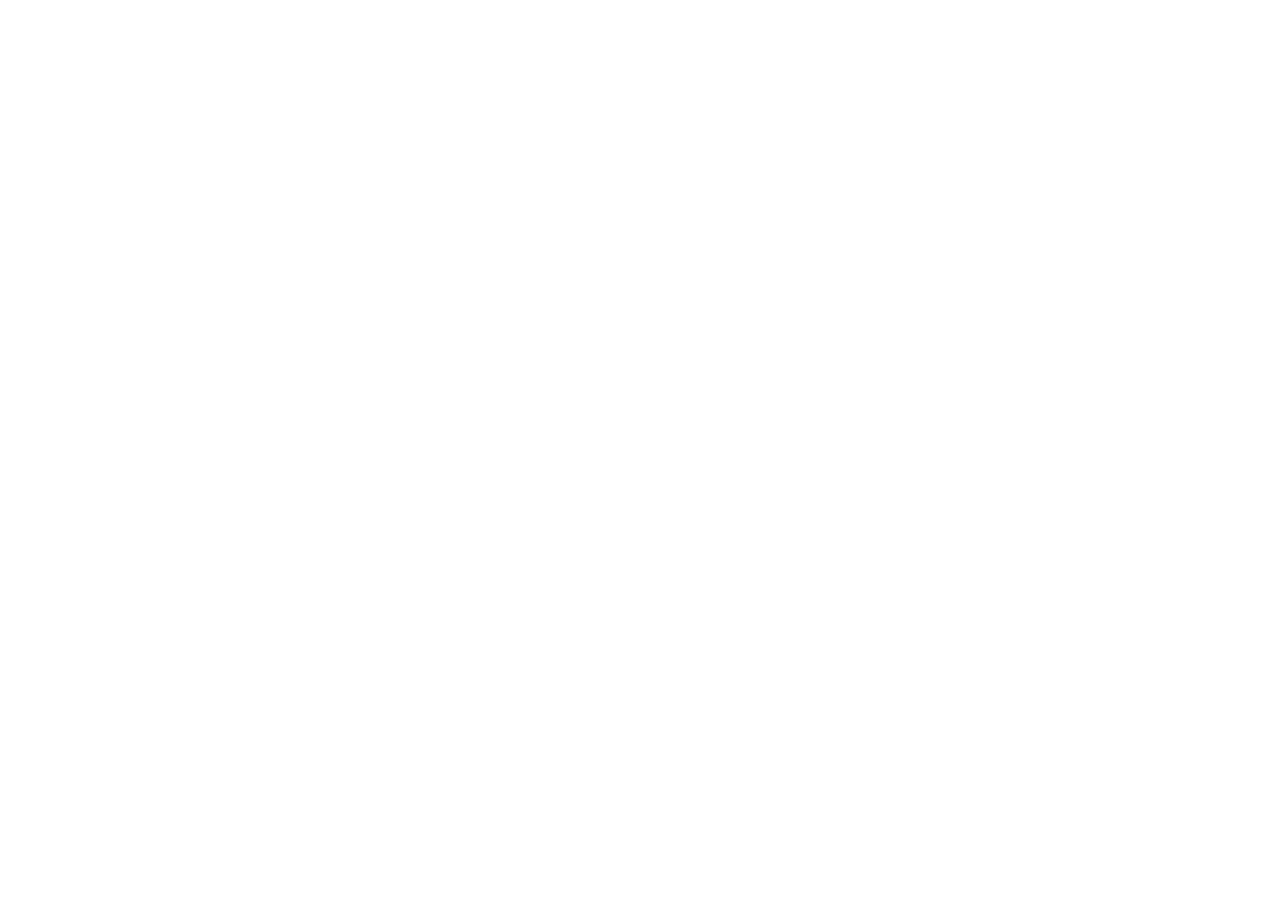
==== index.html @ 8b3aac77 "first commit" ====
<!DOCTYPE html>
<html lang="en">
	<head>
		<meta charset="UTF-8" />
		<meta name="viewport" content="width=device-width, initial-scale=1.0" />
		<link rel="stylesheet" href="styles.css" />
		<script src="main.js" async type="text/javascript"></script>
		<title>Satoshi Code Projects</title>
	</head>
	<body></body>
</html>
---- styles.css ----
/* ---------------------- GENERAL ---------------------------- */

:root {
}

[data-theme='light'] {
}

[data-theme='dark'] {
}

*,
*::before,
*::after {
	padding: 0;
	margin: 0;
	box-sizing: border-box;
}

/* ---------------------- MEDIA QUERIES ---------------------------- */

/* SM */
@media (min-width: 640px) {
}

/* MD */
@media (min-width: 768px) {
}

/* LG */
@media (min-width: 1024px) {
}

/* XL */
@media (min-width: 1280px) {
}

/* 2XL */
@media (min-width: 1536px) {
}
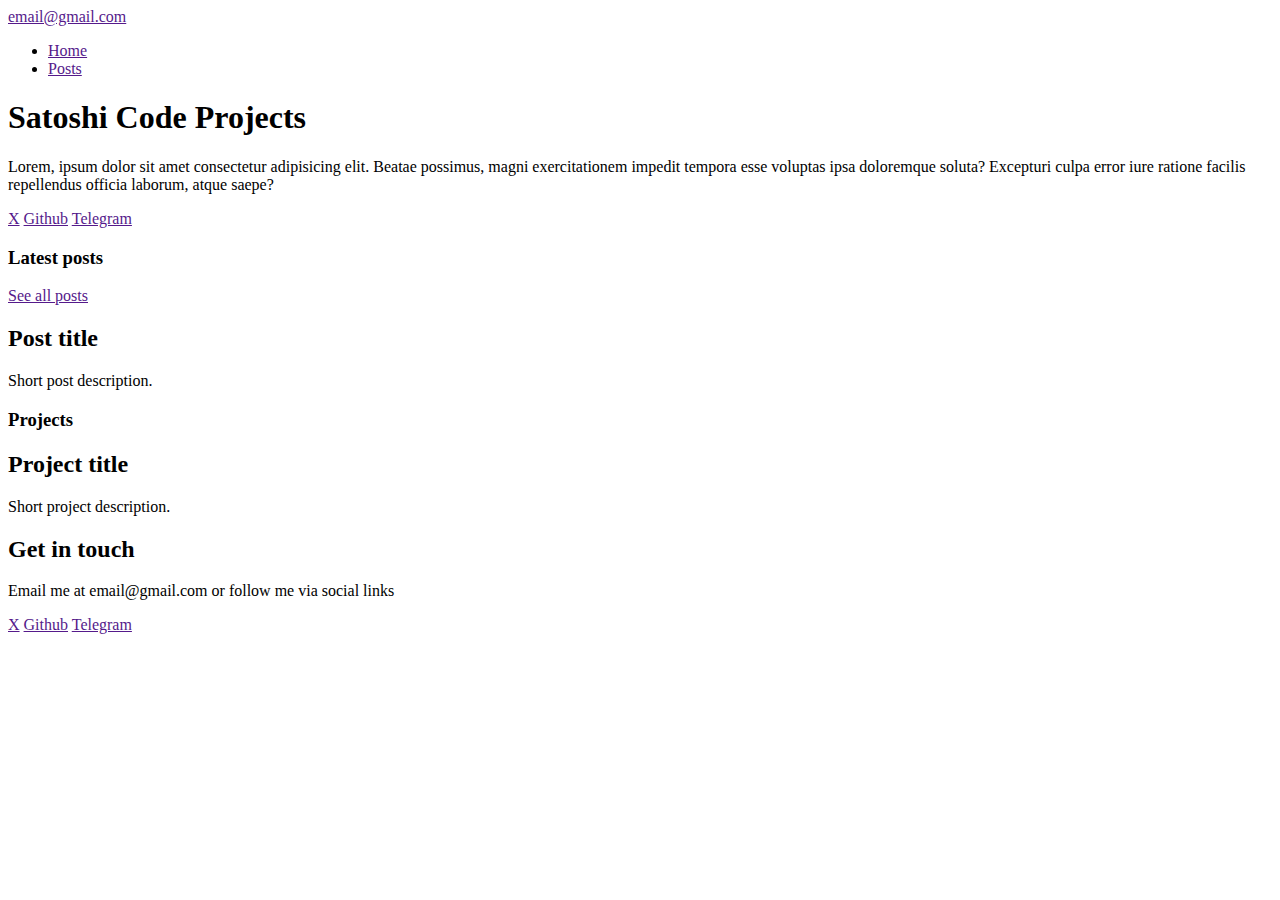
==== commit b730d2bb: "HTML structure" ====
--- a/index.html
+++ b/index.html
@@ -3,9 +3,86 @@
 	<head>
 		<meta charset="UTF-8" />
 		<meta name="viewport" content="width=device-width, initial-scale=1.0" />
+		<link rel="preconnect" href="https://fonts.googleapis.com" />
+		<link rel="preconnect" href="https://fonts.gstatic.com" crossorigin />
+		<link
+			href="https://fonts.googleapis.com/css2?family=Open+Sans:ital,wght@0,300..800;1,300..800&display=swap"
+			rel="stylesheet"
+		/>
 		<link rel="stylesheet" href="styles.css" />
 		<script src="main.js" async type="text/javascript"></script>
 		<title>Satoshi Code Projects</title>
 	</head>
-	<body></body>
+	<body>
+		<header>
+			<a class="email" href="">email@gmail.com</a>
+
+			<nav>
+				<ul>
+					<li>
+						<a href="">Home</a>
+					</li>
+					<li>
+						<a href="">Posts</a>
+					</li>
+				</ul>
+			</nav>
+		</header>
+
+		<main>
+			<section aria-label="about">
+				<h1>Satoshi Code Projects</h1>
+
+				<p>
+					Lorem, ipsum dolor sit amet consectetur adipisicing elit. Beatae
+					possimus, magni exercitationem impedit tempora esse voluptas ipsa
+					doloremque soluta? Excepturi culpa error iure ratione facilis
+					repellendus officia laborum, atque saepe?
+				</p>
+
+				<div class="socials">
+					<a href="">X</a>
+					<a href="">Github</a>
+					<a href="">Telegram</a>
+				</div>
+			</section>
+
+			<section aria-label="blog posts">
+				<div class="title-container">
+					<h3>Latest posts</h3>
+					<a href="">See all posts</a>
+				</div>
+
+				<div class="posts-container">
+					<article>
+						<h2>Post title</h2>
+						<p>Short post description.</p>
+					</article>
+				</div>
+			</section>
+
+			<section aria-label="projects">
+				<h3>Projects</h3>
+
+				<div class="projects-container">
+					<article>
+						<h2>Project title</h2>
+						<p>Short project description.</p>
+					</article>
+				</div>
+			</section>
+		</main>
+
+		<footer>
+			<h2>Get in touch</h2>
+
+			<p>Email me at email@gmail.com or follow me via social links</p>
+
+			<div class="socials">
+				<a href="">X</a>
+				<a href="">Github</a>
+				<a href="">Telegram</a>
+			</div>
+		</footer>
+	</body>
 </html>
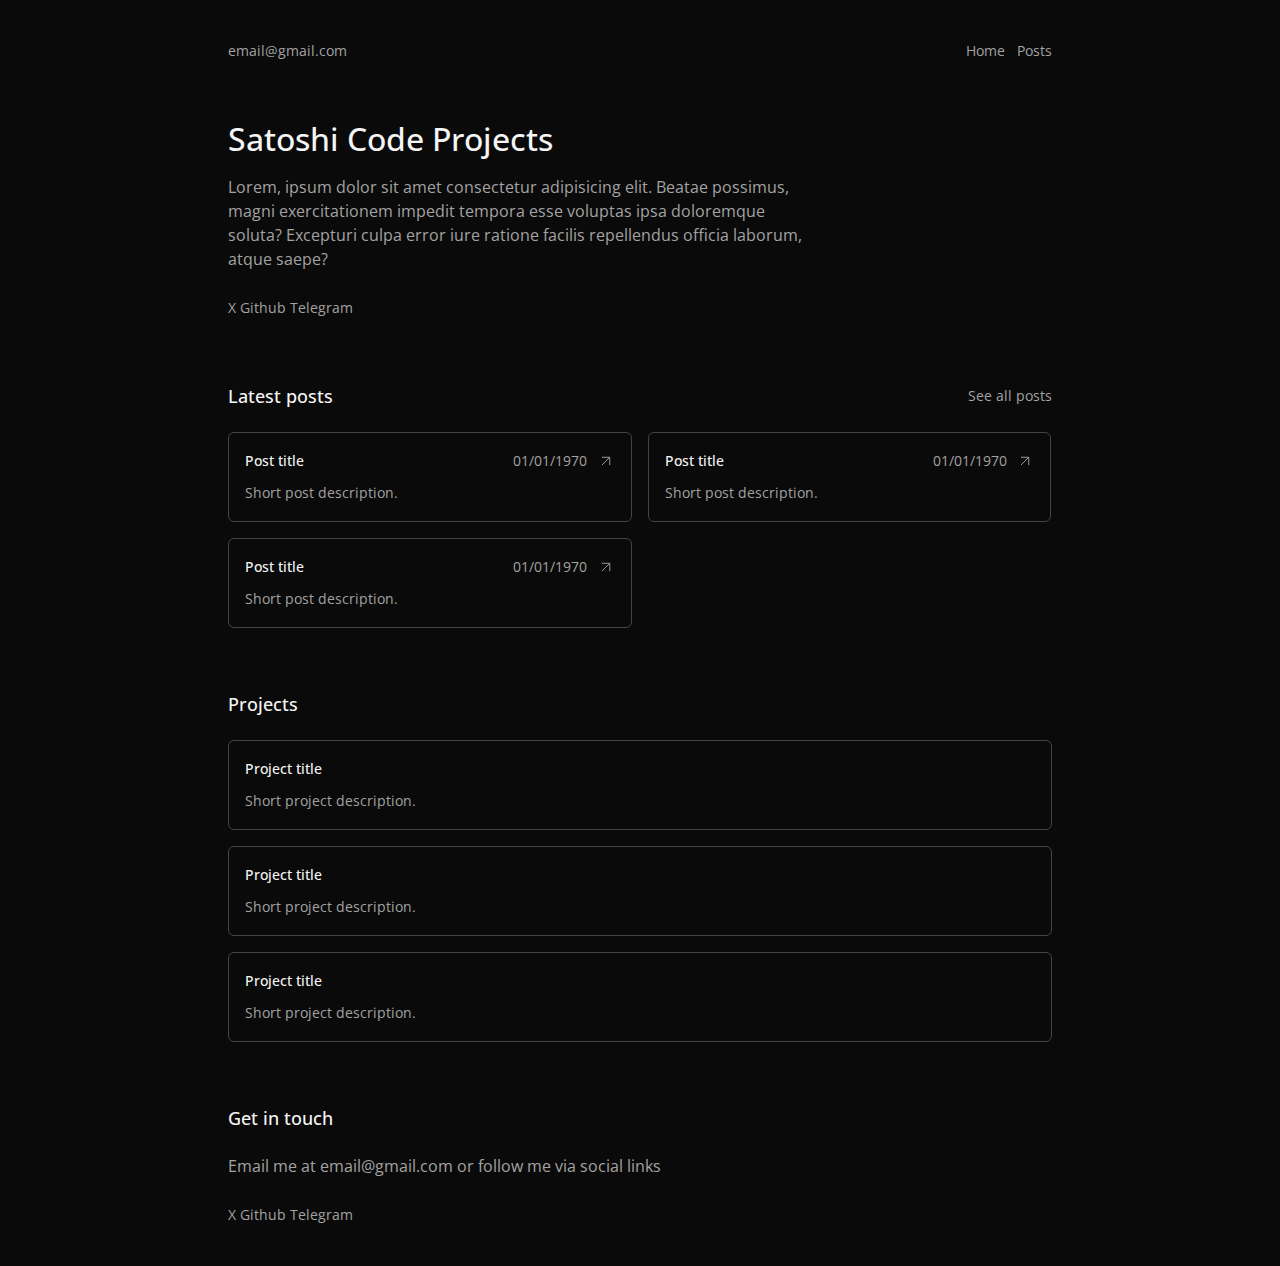
==== commit c80e4ff4: "more styling" ====
--- a/index.html
+++ b/index.html
@@ -15,7 +15,7 @@
 	</head>
 	<body>
 		<header>
-			<a class="email" href="">email@gmail.com</a>
+			<a href="">email@gmail.com</a>
 
 			<nav>
 				<ul>
@@ -30,7 +30,7 @@
 		</header>
 
 		<main>
-			<section aria-label="about">
+			<section id="about" aria-label="about">
 				<h1>Satoshi Code Projects</h1>
 
 				<p>
@@ -47,26 +47,121 @@
 				</div>
 			</section>
 
-			<section aria-label="blog posts">
+			<section id="posts" aria-label="blog posts">
 				<div class="title-container">
-					<h3>Latest posts</h3>
+					<h2>Latest posts</h2>
 					<a href="">See all posts</a>
 				</div>
 
-				<div class="posts-container">
+				<div class="container">
 					<article>
-						<h2>Post title</h2>
+						<div class="title-container">
+							<h3>Post title</h3>
+							<div class="date-container">
+								<p>01/01/1970</p>
+								<svg
+									width="18"
+									height="18"
+									viewBox="0 0 18 18"
+									fill="none"
+									class="transition-all duration-300 group-hover:translate-x-1"
+								>
+									<path
+										d="M5.25 12.75L12.75 5.25"
+										stroke="#999999"
+										stroke-linecap="round"
+										stroke-linejoin="round"
+									></path>
+									<path
+										d="M5.25 5.25H12.75V12.75"
+										stroke="#999999"
+										stroke-linecap="round"
+										stroke-linejoin="round"
+									></path>
+								</svg>
+							</div>
+						</div>
+						<p>Short post description.</p>
+					</article>
+
+					<article>
+						<div class="title-container">
+							<h3>Post title</h3>
+							<div class="date-container">
+								<p>01/01/1970</p>
+								<svg
+									width="18"
+									height="18"
+									viewBox="0 0 18 18"
+									fill="none"
+									class="transition-all duration-300 group-hover:translate-x-1"
+								>
+									<path
+										d="M5.25 12.75L12.75 5.25"
+										stroke="#999999"
+										stroke-linecap="round"
+										stroke-linejoin="round"
+									></path>
+									<path
+										d="M5.25 5.25H12.75V12.75"
+										stroke="#999999"
+										stroke-linecap="round"
+										stroke-linejoin="round"
+									></path>
+								</svg>
+							</div>
+						</div>
+						<p>Short post description.</p>
+					</article>
+
+					<article>
+						<div class="title-container">
+							<h3>Post title</h3>
+							<div class="date-container">
+								<p>01/01/1970</p>
+								<svg
+									width="18"
+									height="18"
+									viewBox="0 0 18 18"
+									fill="none"
+									class="transition-all duration-300 group-hover:translate-x-1"
+								>
+									<path
+										d="M5.25 12.75L12.75 5.25"
+										stroke="#999999"
+										stroke-linecap="round"
+										stroke-linejoin="round"
+									></path>
+									<path
+										d="M5.25 5.25H12.75V12.75"
+										stroke="#999999"
+										stroke-linecap="round"
+										stroke-linejoin="round"
+									></path>
+								</svg>
+							</div>
+						</div>
 						<p>Short post description.</p>
 					</article>
 				</div>
 			</section>
 
-			<section aria-label="projects">
-				<h3>Projects</h3>
+			<section id="projects" aria-label="projects">
+				<h2>Projects</h2>
 
-				<div class="projects-container">
+				<div class="container">
 					<article>
-						<h2>Project title</h2>
+						<h3>Project title</h3>
+						<p>Short project description.</p>
+					</article>
+
+					<article>
+						<h3>Project title</h3>
+						<p>Short project description.</p>
+					</article>
+
+					<article>
+						<h3>Project title</h3>
 						<p>Short project description.</p>
 					</article>
 				</div>
--- a/styles.css
+++ b/styles.css
@@ -0,0 +1,161 @@
+/* ---------------------- GENERAL ---------------------------- */
+
+:root {
+	font-family: 'Open Sans', sans-serif;
+	--cta-text-color: #f97316;
+	--primary-text-color: #a3a3a3;
+	--secondary-text-color: #f5f5f5;
+}
+
+*,
+*::before,
+*::after {
+	padding: 0;
+	margin: 0;
+	box-sizing: border-box;
+}
+
+a {
+	text-decoration: none;
+	color: var(--primary-text-color);
+	font-size: 0.875rem;
+}
+
+ul {
+	list-style: none;
+}
+
+p {
+	color: var(--primary-text-color);
+}
+
+h1,
+h2,
+h3 {
+	font-weight: 500;
+	color: var(--secondary-text-color);
+}
+
+h2 {
+	font-size: 1.125rem;
+}
+
+h3 {
+	font-size: 0.875rem;
+}
+
+html {
+	background-color: #0a0a0a;
+}
+
+body {
+	padding: 2.4rem;
+	margin: auto;
+	max-width: 900px;
+	min-height: 100vh;
+	display: flex;
+	flex-direction: column;
+	row-gap: 4rem;
+	line-height: 1.5rem;
+}
+
+header {
+	display: flex;
+	flex-direction: column;
+	gap: 0.5rem;
+}
+
+nav ul {
+	display: flex;
+	align-items: center;
+	column-gap: 0.7rem;
+}
+
+main {
+	display: flex;
+	flex-direction: column;
+	row-gap: 4rem;
+}
+
+section,
+footer {
+	display: flex;
+	flex-direction: column;
+	row-gap: 1.5rem;
+}
+
+article {
+	padding: 1rem;
+	display: flex;
+	flex-direction: column;
+	row-gap: 0.5rem;
+	border-radius: 0.375rem;
+	border: rgb(68, 68, 68) solid 1px;
+}
+
+article p {
+	font-size: 0.875rem;
+}
+
+.title-container {
+	display: flex;
+	align-items: center;
+	justify-content: space-between;
+}
+
+.date-container {
+	display: flex;
+	align-items: center;
+	column-gap: 0.6rem;
+}
+
+.container {
+	display: flex;
+	flex-wrap: wrap;
+	gap: 1rem;
+}
+
+#posts .container article {
+	width: 100%;
+}
+
+#projects .container article {
+	width: 100%;
+}
+
+/* ---------------------- MEDIA QUERIES ---------------------------- */
+
+/* SM */
+@media (min-width: 640px) {
+}
+
+/* MD */
+@media (min-width: 768px) {
+	header {
+		flex-direction: row;
+		align-items: center;
+		justify-content: space-between;
+	}
+
+	#about p {
+		width: 70%;
+	}
+	#posts .container article {
+		width: 55%;
+	}
+}
+
+/* LG */
+@media (min-width: 1024px) {
+	#posts .container article {
+		width: 49%;
+	}
+}
+
+/* XL */
+@media (min-width: 1280px) {
+}
+
+/* 2XL */
+@media (min-width: 1536px) {
+}
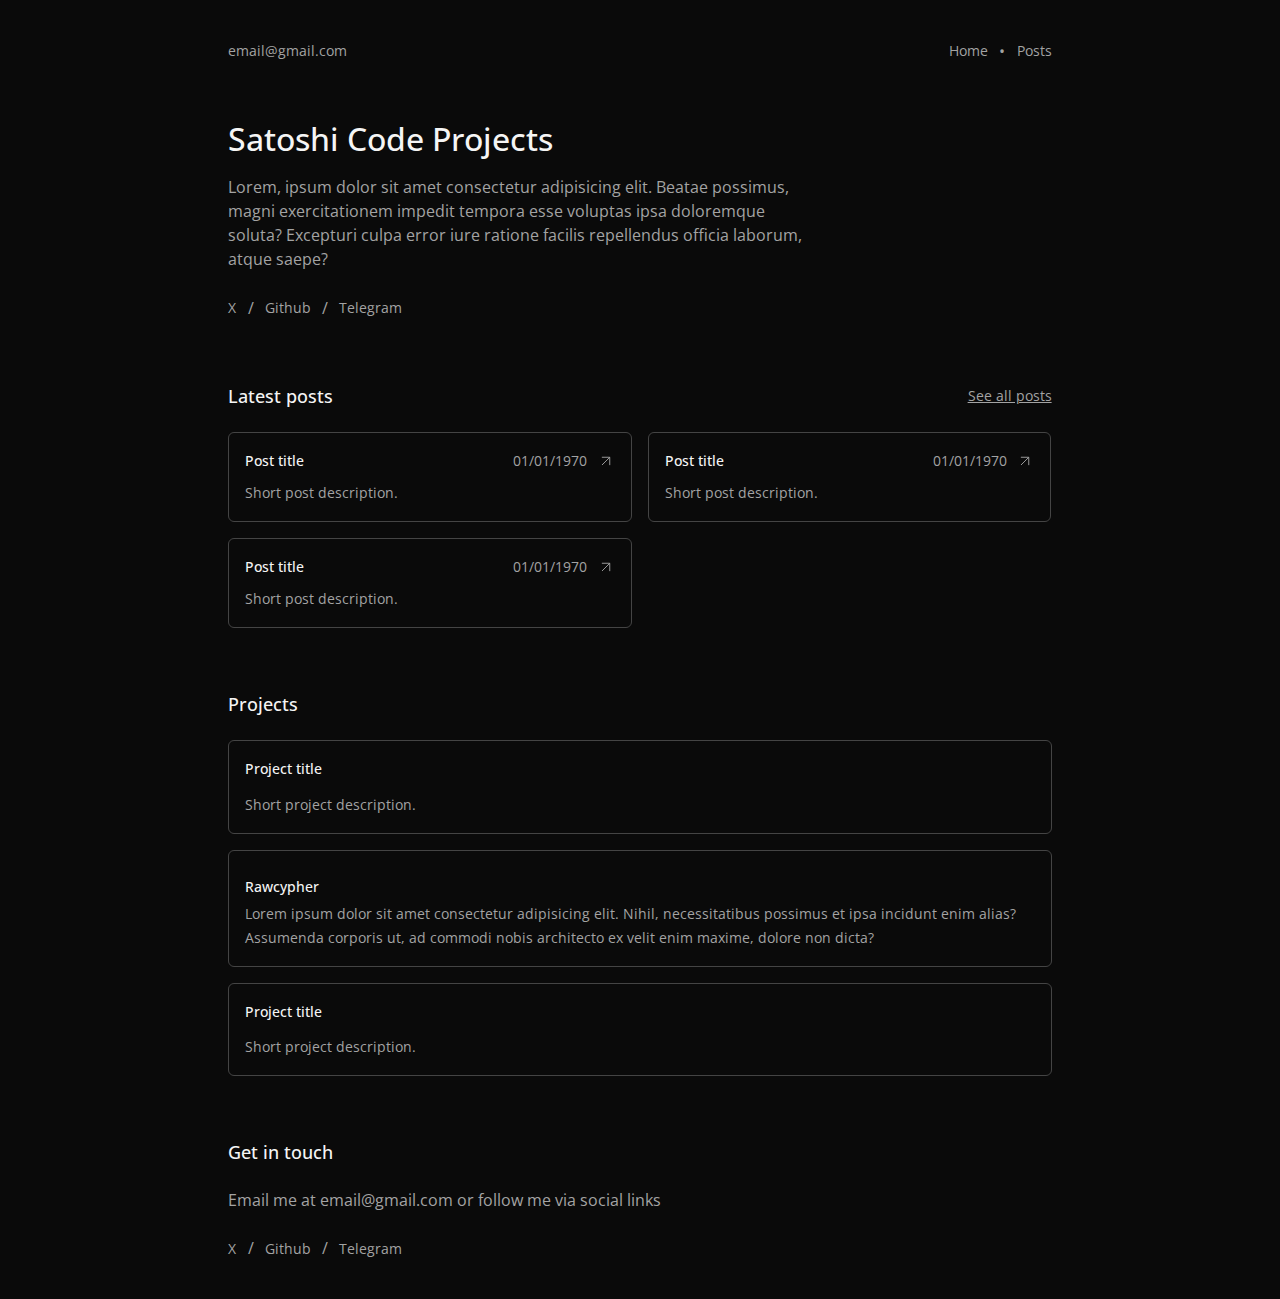
==== commit d64961e2: "more styling" ====
--- a/index.html
+++ b/index.html
@@ -22,6 +22,7 @@
 					<li>
 						<a href="">Home</a>
 					</li>
+					<li>&#x2022</li>
 					<li>
 						<a href="">Posts</a>
 					</li>
@@ -40,11 +41,19 @@
 					repellendus officia laborum, atque saepe?
 				</p>
 
-				<div class="socials">
-					<a href="">X</a>
-					<a href="">Github</a>
-					<a href="">Telegram</a>
-				</div>
+				<ul class="socials">
+					<li>
+						<a href="">X</a>
+					</li>
+					<li>/</li>
+					<li>
+						<a href="">Github</a>
+					</li>
+					<li>/</li>
+					<li>
+						<a href="">Telegram</a>
+					</li>
+				</ul>
 			</section>
 
 			<section id="posts" aria-label="blog posts">
@@ -59,13 +68,7 @@
 							<h3>Post title</h3>
 							<div class="date-container">
 								<p>01/01/1970</p>
-								<svg
-									width="18"
-									height="18"
-									viewBox="0 0 18 18"
-									fill="none"
-									class="transition-all duration-300 group-hover:translate-x-1"
-								>
+								<svg width="18" height="18" viewBox="0 0 18 18" fill="none">
 									<path
 										d="M5.25 12.75L12.75 5.25"
 										stroke="#999999"
@@ -81,7 +84,7 @@
 								</svg>
 							</div>
 						</div>
-						<p>Short post description.</p>
+						<p class="description">Short post description.</p>
 					</article>
 
 					<article>
@@ -89,13 +92,7 @@
 							<h3>Post title</h3>
 							<div class="date-container">
 								<p>01/01/1970</p>
-								<svg
-									width="18"
-									height="18"
-									viewBox="0 0 18 18"
-									fill="none"
-									class="transition-all duration-300 group-hover:translate-x-1"
-								>
+								<svg width="18" height="18" viewBox="0 0 18 18" fill="none">
 									<path
 										d="M5.25 12.75L12.75 5.25"
 										stroke="#999999"
@@ -111,7 +108,7 @@
 								</svg>
 							</div>
 						</div>
-						<p>Short post description.</p>
+						<p class="description">Short post description.</p>
 					</article>
 
 					<article>
@@ -119,13 +116,7 @@
 							<h3>Post title</h3>
 							<div class="date-container">
 								<p>01/01/1970</p>
-								<svg
-									width="18"
-									height="18"
-									viewBox="0 0 18 18"
-									fill="none"
-									class="transition-all duration-300 group-hover:translate-x-1"
-								>
+								<svg width="18" height="18" viewBox="0 0 18 18" fill="none">
 									<path
 										d="M5.25 12.75L12.75 5.25"
 										stroke="#999999"
@@ -141,7 +132,7 @@
 								</svg>
 							</div>
 						</div>
-						<p>Short post description.</p>
+						<p class="description">Short post description.</p>
 					</article>
 				</div>
 			</section>
@@ -156,8 +147,24 @@
 					</article>
 
 					<article>
-						<h3>Project title</h3>
-						<p>Short project description.</p>
+						<img
+							src="https://www.rawcypher.com/_next/image?url=%2Flogo.png&w=48&q=75"
+							alt=""
+						/>
+						<div>
+							<!-- project title -->
+							<h3>Rawcypher</h3>
+
+							<!-- project description -->
+							<div class="description">
+								<p>
+									Lorem ipsum dolor sit amet consectetur adipisicing elit.
+									Nihil, necessitatibus possimus et ipsa incidunt enim alias?
+									Assumenda corporis ut, ad commodi nobis architecto ex velit
+									enim maxime, dolore non dicta?
+								</p>
+							</div>
+						</div>
 					</article>
 
 					<article>
@@ -173,11 +180,19 @@
 
 			<p>Email me at email@gmail.com or follow me via social links</p>
 
-			<div class="socials">
-				<a href="">X</a>
-				<a href="">Github</a>
-				<a href="">Telegram</a>
-			</div>
+			<ul class="socials">
+				<li>
+					<a href="">X</a>
+				</li>
+				<li>/</li>
+				<li>
+					<a href="">Github</a>
+				</li>
+				<li>/</li>
+				<li>
+					<a href="">Telegram</a>
+				</li>
+			</ul>
 		</footer>
 	</body>
 </html>
--- a/styles.css
+++ b/styles.css
@@ -69,6 +69,7 @@
 	display: flex;
 	align-items: center;
 	column-gap: 0.7rem;
+	color: var(--primary-text-color);
 }
 
 main {
@@ -97,10 +98,23 @@
 	font-size: 0.875rem;
 }
 
+.socials {
+	display: flex;
+	flex-direction: row;
+	align-items: center;
+	column-gap: 0.7rem;
+	color: var(--primary-text-color);
+}
+
 .title-container {
 	display: flex;
-	align-items: center;
 	justify-content: space-between;
+	align-items: flex-start;
+	column-gap: 0.5rem;
+}
+
+.title-container a {
+	text-decoration: underline;
 }
 
 .date-container {
@@ -109,6 +123,14 @@
 	column-gap: 0.6rem;
 }
 
+.ellipsis {
+	overflow: hidden;
+	display: -webkit-box;
+	-webkit-line-clamp: 1;
+	line-clamp: 1;
+	-webkit-box-orient: vertical;
+}
+
 .container {
 	display: flex;
 	flex-wrap: wrap;
@@ -119,8 +141,38 @@
 	width: 100%;
 }
 
+#projects .container h3 {
+	margin-bottom: 0.2rem;
+}
+
 #projects .container article {
+	height: fit-content;
 	width: 100%;
+	display: flex;
+	flex-direction: column;
+	column-gap: 1rem;
+}
+
+#projects .container article img {
+	height: auto;
+	max-width: 50px;
+	border-radius: 0.375rem;
+}
+
+#projects .container article h3,
+#posts .container article h3,
+#posts .container article .description {
+	overflow: hidden;
+	display: -webkit-box;
+	-webkit-line-clamp: 1;
+	line-clamp: 1;
+	-webkit-box-orient: vertical;
+}
+
+#projects .container article .description {
+	display: flex;
+	flex-direction: column;
+	row-gap: 0.2rem;
 }
 
 /* ---------------------- MEDIA QUERIES ---------------------------- */
@@ -140,6 +192,7 @@
 	#about p {
 		width: 70%;
 	}
+
 	#posts .container article {
 		width: 55%;
 	}
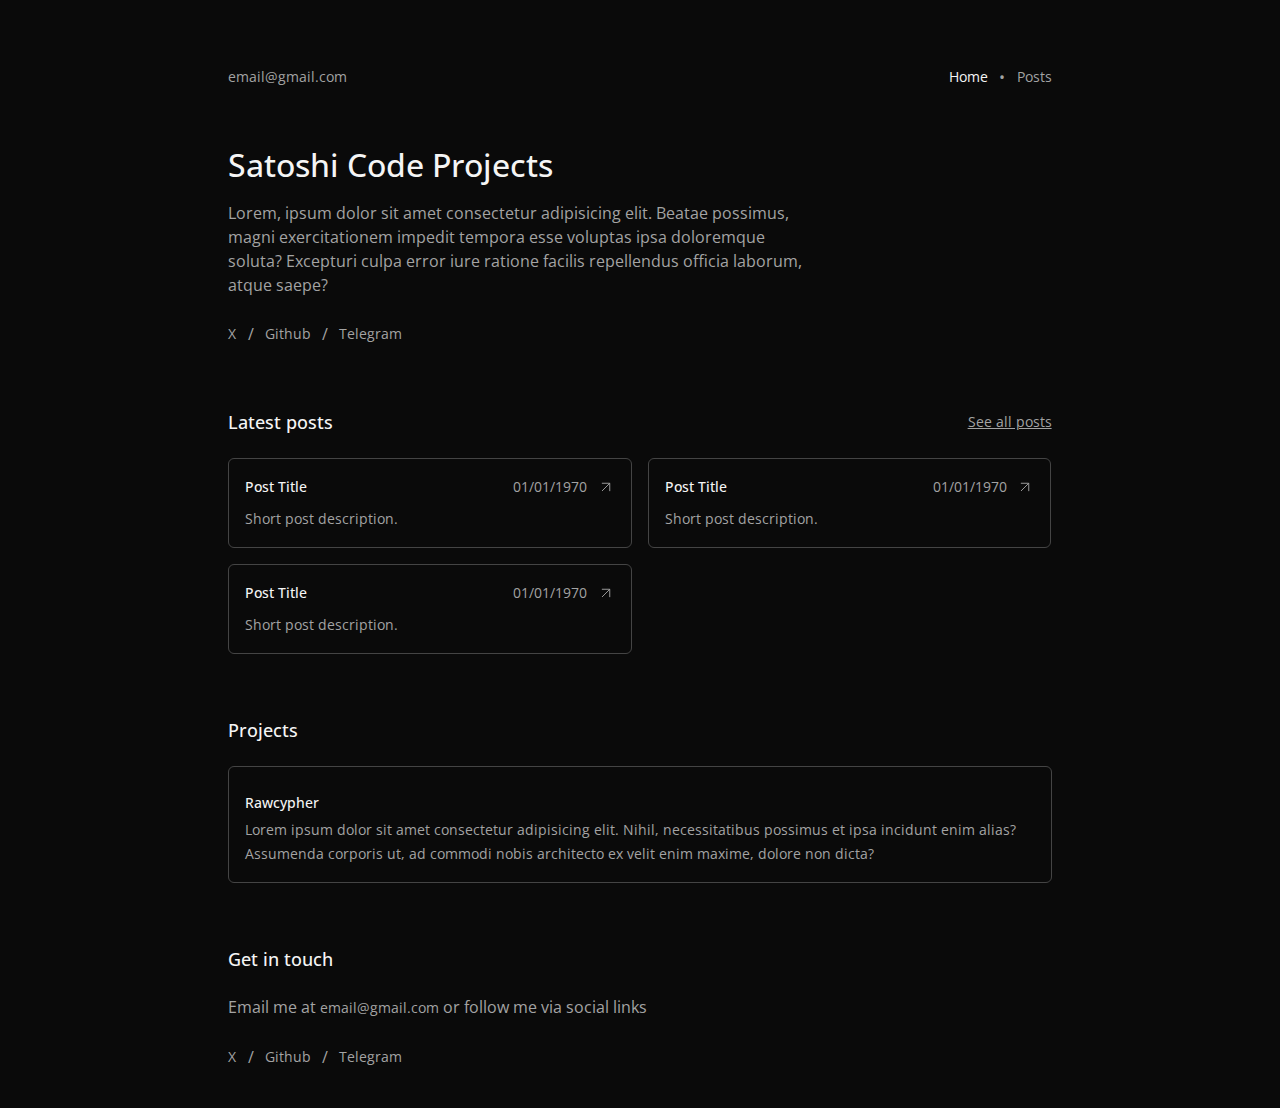
==== commit c2135651: "all posts page and single post page added" ====
--- a/index.html
+++ b/index.html
@@ -3,28 +3,43 @@
 	<head>
 		<meta charset="UTF-8" />
 		<meta name="viewport" content="width=device-width, initial-scale=1.0" />
+		<!-- SEO TAGS -->
+		<meta name="author" content="" />
+		<meta name="description" content="" />
+		<meta name="keywords" content="" />
+		<meta property="og:image" content="" />
+		<meta property="og:title" content="" />
+		<meta property="og:description" content="" />
+		<meta property="og:type" content="website" />
+		<meta property="og:url" content="" />
+		<meta name="twitter:card" content="summary" />
+		<meta name="twitter:title" content="" />
+		<meta name="twitter:site" content="" />
+		<meta name="twitter:description" content="" />
+		<meta name="twitter:image" content="" />
+		<!-- END SEO TAGS -->
 		<link rel="preconnect" href="https://fonts.googleapis.com" />
 		<link rel="preconnect" href="https://fonts.gstatic.com" crossorigin />
 		<link
 			href="https://fonts.googleapis.com/css2?family=Open+Sans:ital,wght@0,300..800;1,300..800&display=swap"
 			rel="stylesheet"
 		/>
-		<link rel="stylesheet" href="styles.css" />
-		<script src="main.js" async type="text/javascript"></script>
+		<link rel="stylesheet" href="/css/styles.css" />
+		<script src="/main.js" async type="text/javascript"></script>
 		<title>Satoshi Code Projects</title>
 	</head>
 	<body>
 		<header>
-			<a href="">email@gmail.com</a>
+			<a href="mailto:email@gmail.com">email@gmail.com</a>
 
 			<nav>
 				<ul>
 					<li>
-						<a href="">Home</a>
-					</li>
-					<li>&#x2022</li>
-					<li>
-						<a href="">Posts</a>
+						<a class="active" href="/">Home</a>
+					</li>
+					<li>&#x2022;</li>
+					<li>
+						<a href="/posts/index.html">Posts</a>
 					</li>
 				</ul>
 			</nav>
@@ -59,81 +74,90 @@
 			<section id="posts" aria-label="blog posts">
 				<div class="title-container">
 					<h2>Latest posts</h2>
-					<a href="">See all posts</a>
+					<a href="/posts" target="_blank">See all posts</a>
 				</div>
 
 				<div class="container">
-					<article>
-						<div class="title-container">
-							<h3>Post title</h3>
-							<div class="date-container">
-								<p>01/01/1970</p>
-								<svg width="18" height="18" viewBox="0 0 18 18" fill="none">
-									<path
-										d="M5.25 12.75L12.75 5.25"
-										stroke="#999999"
-										stroke-linecap="round"
-										stroke-linejoin="round"
-									></path>
-									<path
-										d="M5.25 5.25H12.75V12.75"
-										stroke="#999999"
-										stroke-linecap="round"
-										stroke-linejoin="round"
-									></path>
-								</svg>
-							</div>
-						</div>
-						<p class="description">Short post description.</p>
-					</article>
-
-					<article>
-						<div class="title-container">
-							<h3>Post title</h3>
-							<div class="date-container">
-								<p>01/01/1970</p>
-								<svg width="18" height="18" viewBox="0 0 18 18" fill="none">
-									<path
-										d="M5.25 12.75L12.75 5.25"
-										stroke="#999999"
-										stroke-linecap="round"
-										stroke-linejoin="round"
-									></path>
-									<path
-										d="M5.25 5.25H12.75V12.75"
-										stroke="#999999"
-										stroke-linecap="round"
-										stroke-linejoin="round"
-									></path>
-								</svg>
-							</div>
-						</div>
-						<p class="description">Short post description.</p>
-					</article>
-
-					<article>
-						<div class="title-container">
-							<h3>Post title</h3>
-							<div class="date-container">
-								<p>01/01/1970</p>
-								<svg width="18" height="18" viewBox="0 0 18 18" fill="none">
-									<path
-										d="M5.25 12.75L12.75 5.25"
-										stroke="#999999"
-										stroke-linecap="round"
-										stroke-linejoin="round"
-									></path>
-									<path
-										d="M5.25 5.25H12.75V12.75"
-										stroke="#999999"
-										stroke-linecap="round"
-										stroke-linejoin="round"
-									></path>
-								</svg>
-							</div>
-						</div>
-						<p class="description">Short post description.</p>
-					</article>
+					<!-- featured post #1 -->
+					<a href="/posts/test-post.html" target="_blank">
+						<article>
+							<div class="title-container">
+								<h3>Post title</h3>
+								<div class="date-container">
+									<p>01/01/1970</p>
+									<svg width="18" height="18" viewBox="0 0 18 18" fill="none">
+										<path
+											d="M5.25 12.75L12.75 5.25"
+											stroke="#999999"
+											stroke-linecap="round"
+											stroke-linejoin="round"
+										></path>
+										<path
+											d="M5.25 5.25H12.75V12.75"
+											stroke="#999999"
+											stroke-linecap="round"
+											stroke-linejoin="round"
+										></path>
+									</svg>
+								</div>
+							</div>
+							<p class="description">Short post description.</p>
+						</article>
+					</a>
+
+					<!-- featured post #2 -->
+					<a href="/posts/test-post.html" target="_blank">
+						<article>
+							<div class="title-container">
+								<h3>Post title</h3>
+								<div class="date-container">
+									<p>01/01/1970</p>
+									<svg width="18" height="18" viewBox="0 0 18 18" fill="none">
+										<path
+											d="M5.25 12.75L12.75 5.25"
+											stroke="#999999"
+											stroke-linecap="round"
+											stroke-linejoin="round"
+										></path>
+										<path
+											d="M5.25 5.25H12.75V12.75"
+											stroke="#999999"
+											stroke-linecap="round"
+											stroke-linejoin="round"
+										></path>
+									</svg>
+								</div>
+							</div>
+							<p class="description">Short post description.</p>
+						</article>
+					</a>
+
+					<!-- featured post #3 -->
+					<a href="/posts/test-post.html" target="_blank">
+						<article>
+							<div class="title-container">
+								<h3>Post title</h3>
+								<div class="date-container">
+									<p>01/01/1970</p>
+									<svg width="18" height="18" viewBox="0 0 18 18" fill="none">
+										<path
+											d="M5.25 12.75L12.75 5.25"
+											stroke="#999999"
+											stroke-linecap="round"
+											stroke-linejoin="round"
+										></path>
+										<path
+											d="M5.25 5.25H12.75V12.75"
+											stroke="#999999"
+											stroke-linecap="round"
+											stroke-linejoin="round"
+										></path>
+									</svg>
+								</div>
+							</div>
+							<p class="description">Short post description.</p>
+						</article>
+					</a>
 				</div>
 			</section>
 
@@ -141,36 +165,28 @@
 				<h2>Projects</h2>
 
 				<div class="container">
-					<article>
-						<h3>Project title</h3>
-						<p>Short project description.</p>
-					</article>
-
-					<article>
-						<img
-							src="https://www.rawcypher.com/_next/image?url=%2Flogo.png&w=48&q=75"
-							alt=""
-						/>
-						<div>
-							<!-- project title -->
-							<h3>Rawcypher</h3>
-
-							<!-- project description -->
-							<div class="description">
-								<p>
-									Lorem ipsum dolor sit amet consectetur adipisicing elit.
-									Nihil, necessitatibus possimus et ipsa incidunt enim alias?
-									Assumenda corporis ut, ad commodi nobis architecto ex velit
-									enim maxime, dolore non dicta?
-								</p>
-							</div>
-						</div>
-					</article>
-
-					<article>
-						<h3>Project title</h3>
-						<p>Short project description.</p>
-					</article>
+					<a href="https://www.rawcypher.com/" target="_blank">
+						<article>
+							<img
+								src="https://www.rawcypher.com/_next/image?url=%2Flogo.png&w=48&q=75"
+								alt=""
+							/>
+							<div>
+								<!-- project title -->
+								<h3>Rawcypher</h3>
+
+								<!-- project description -->
+								<div class="description">
+									<p>
+										Lorem ipsum dolor sit amet consectetur adipisicing elit.
+										Nihil, necessitatibus possimus et ipsa incidunt enim alias?
+										Assumenda corporis ut, ad commodi nobis architecto ex velit
+										enim maxime, dolore non dicta?
+									</p>
+								</div>
+							</div>
+						</article>
+					</a>
 				</div>
 			</section>
 		</main>
@@ -178,7 +194,10 @@
 		<footer>
 			<h2>Get in touch</h2>
 
-			<p>Email me at email@gmail.com or follow me via social links</p>
+			<p>
+				Email me at <a href="mailto:email@gmail.com">email@gmail.com</a> or
+				follow me via social links
+			</p>
 
 			<ul class="socials">
 				<li>
--- a/css/styles.css
+++ b/css/styles.css
@@ -0,0 +1,234 @@
+/* ---------------------- GENERAL ---------------------------- */
+
+:root {
+	font-family: 'Open Sans', sans-serif;
+	--cta-text-color: #f97316;
+	--primary-text-color: #a3a3a3;
+	--secondary-text-color: #f5f5f5;
+}
+
+*,
+*::before,
+*::after {
+	padding: 0;
+	margin: 0;
+	box-sizing: border-box;
+}
+
+a {
+	text-decoration: none;
+	color: var(--primary-text-color);
+	font-size: 0.875rem;
+}
+
+a:hover {
+	color: var(--secondary-text-color);
+}
+
+ul {
+	list-style: none;
+}
+
+p {
+	color: var(--primary-text-color);
+}
+
+h1,
+h2,
+h3 {
+	font-weight: 500;
+	color: var(--secondary-text-color);
+}
+
+h2 {
+	font-size: 1.125rem;
+}
+
+h3 {
+	font-size: 0.875rem;
+}
+
+html {
+	background-color: #0a0a0a;
+}
+
+body {
+	padding: 2.4rem;
+	margin: auto;
+	max-width: 900px;
+	min-height: 100vh;
+	display: flex;
+	flex-direction: column;
+	row-gap: 4rem;
+	line-height: 1.5rem;
+}
+
+header {
+	display: flex;
+	flex-direction: column;
+	gap: 0.5rem;
+}
+
+nav ul {
+	display: flex;
+	align-items: center;
+	column-gap: 0.7rem;
+	color: var(--primary-text-color);
+}
+
+main {
+	display: flex;
+	flex-direction: column;
+	row-gap: 4rem;
+}
+
+section,
+footer {
+	display: flex;
+	flex-direction: column;
+	row-gap: 1.5rem;
+}
+
+article {
+	padding: 1rem;
+	display: flex;
+	flex-direction: column;
+	row-gap: 0.5rem;
+	border-radius: 0.375rem;
+	border: rgb(68, 68, 68) solid 1px;
+}
+
+article p {
+	font-size: 0.875rem;
+}
+
+.active {
+	color: var(--secondary-text-color);
+}
+
+.socials {
+	display: flex;
+	flex-direction: row;
+	align-items: center;
+	column-gap: 0.7rem;
+	color: var(--primary-text-color);
+}
+
+.socials a:hover {
+	color: var(--cta-text-color);
+}
+
+.title-container {
+	display: flex;
+	justify-content: space-between;
+	align-items: flex-start;
+	column-gap: 0.5rem;
+}
+
+.title-container a {
+	text-decoration: underline;
+}
+
+.date-container {
+	display: flex;
+	align-items: center;
+	column-gap: 0.6rem;
+}
+
+.ellipsis {
+	overflow: hidden;
+	display: -webkit-box;
+	-webkit-line-clamp: 1;
+	line-clamp: 1;
+	-webkit-box-orient: vertical;
+}
+
+.container {
+	display: flex;
+	flex-wrap: wrap;
+	gap: 1rem;
+}
+
+#posts .container a {
+	width: 100%;
+}
+
+#posts .container article h3 {
+	text-transform: capitalize;
+}
+
+#posts .container article h3,
+#posts .container article .description,
+#projects .container article h3 {
+	overflow: hidden;
+	display: -webkit-box;
+	-webkit-line-clamp: 1;
+	line-clamp: 1;
+	-webkit-box-orient: vertical;
+}
+
+#projects .container h3 {
+	margin-bottom: 0.2rem;
+}
+
+#projects .container article {
+	height: fit-content;
+	width: 100%;
+	display: flex;
+	flex-direction: column;
+	column-gap: 1rem;
+}
+
+#projects .container article img {
+	height: auto;
+	max-width: 50px;
+	border-radius: 0.375rem;
+}
+
+#projects .container article .description {
+	display: flex;
+	flex-direction: column;
+	row-gap: 0.2rem;
+}
+
+/* ---------------------- MEDIA QUERIES ---------------------------- */
+
+/* SM */
+@media (min-width: 640px) {
+}
+
+/* MD */
+@media (min-width: 768px) {
+	body {
+		padding-top: 4rem;
+	}
+
+	header {
+		flex-direction: row;
+		align-items: center;
+		justify-content: space-between;
+	}
+
+	#about p {
+		width: 70%;
+	}
+
+	#posts .container a {
+		width: 55%;
+	}
+}
+
+/* LG */
+@media (min-width: 1024px) {
+	#posts .container a {
+		width: 49%;
+	}
+}
+
+/* XL */
+@media (min-width: 1280px) {
+}
+
+/* 2XL */
+@media (min-width: 1536px) {
+}
